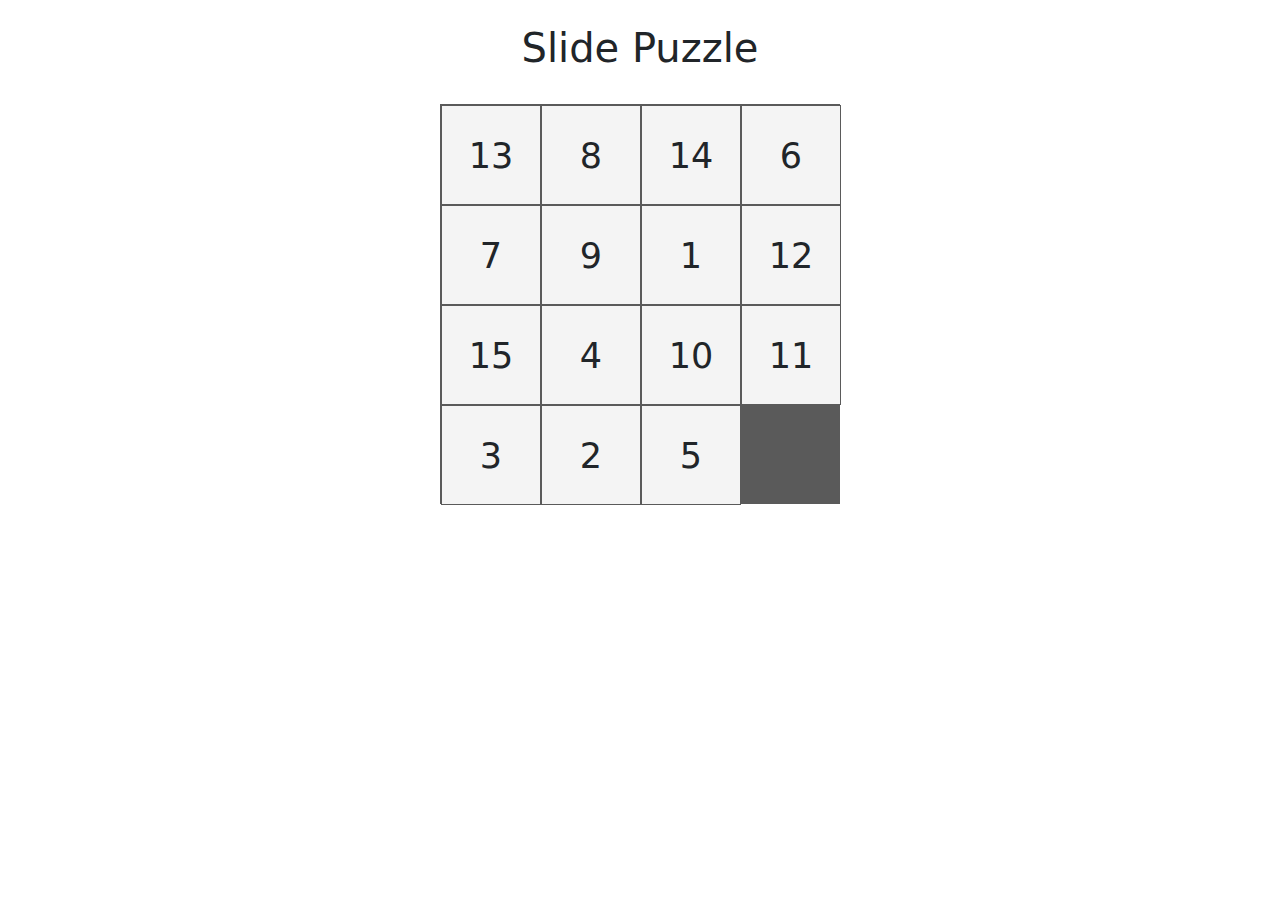
==== index.html @ cfa7b953 "Intiail commit" ====
<!doctype html>
<html class="no-js" lang="">

<head>
    <meta charset="utf-8">
    <title>Slide Puzzle</title>
    <meta name="description" content="">
    <meta name="viewport" content="width=device-width, initial-scale=1">

    <link rel="shortcut icon" href="favicon.ico" type="image/x-icon">
    <link rel="stylesheet" href="css/bootstrap.min.css">
    <link rel="stylesheet" href="css/main.css">
</head>

<body>
<section id="settings" class="container text-center py-4">
    <div class="row">
        <div class="col-12">
            <h1>Slide Puzzle</h1>
        </div>
    </div>
</section>

<section id="game_wrapper" class="container">
    <div class="row text-center">
        <div class="col-12">
            <div id="game" class="">

            </div>
        </div>
    </div>
</section>

<script src="js/jquery.min.js"></script>
<script src="js/main.js?1"></script>

<script>
    window.ga = function () {
        ga.q.push(arguments)
    };
    ga.q = [];
    ga.l = +new Date;
    ga('create', 'G-LKE652V2VV', 'auto');
    ga('set', 'anonymizeIp', true);
    ga('set', 'transport', 'beacon');
    ga('send', 'pageview')
</script>
<script src="https://www.google-analytics.com/analytics.js" async></script>
</body>

</html>
---- css/main.css ----
@font-face {
    font-family: 'Digital Numbers Regular';
    font-style: normal;
    font-weight: normal;
    src: local('Digital Numbers Regular'), url('../fonts/DigitalNumbers-Regular.woff') format('woff');
}

body {

}

#game {
    background: #5a5a5a;
    margin: 0 auto;
    position: relative;
}
#game.ready,
#game .cell {
    border: 1px solid #5a5a5a;
}
#game .cell {
    background: #f4f4f4;
    cursor: pointer;
    position: absolute;
    font-size: 35px;
    text-align: center;
    min-width: 1px;
    min-height: 1px;
    transition: all 200ms ease-in-out;
}
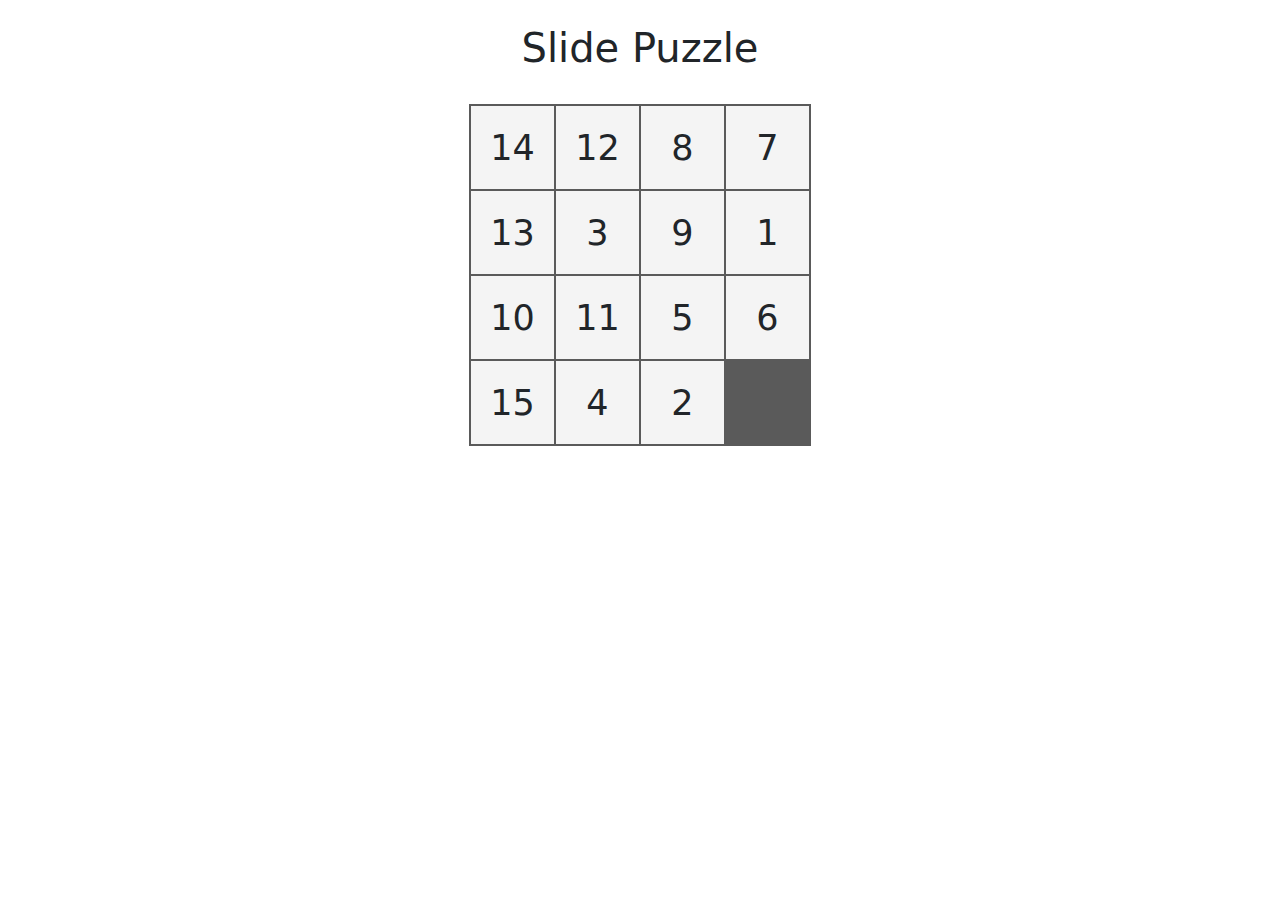
==== commit 9788444f: "mobile support" ====
--- a/index.html
+++ b/index.html
@@ -21,13 +21,9 @@
     </div>
 </section>
 
-<section id="game_wrapper" class="container">
-    <div class="row text-center">
-        <div class="col-12">
-            <div id="game" class="">
+<section id="game_wrapper" class="">
+    <div id="game" class="">
 
-            </div>
-        </div>
     </div>
 </section>
 
--- a/css/main.css
+++ b/css/main.css
@@ -11,8 +11,8 @@
 
 #game {
     background: #5a5a5a;
+    position: relative;
     margin: 0 auto;
-    position: relative;
 }
 #game.ready,
 #game .cell {
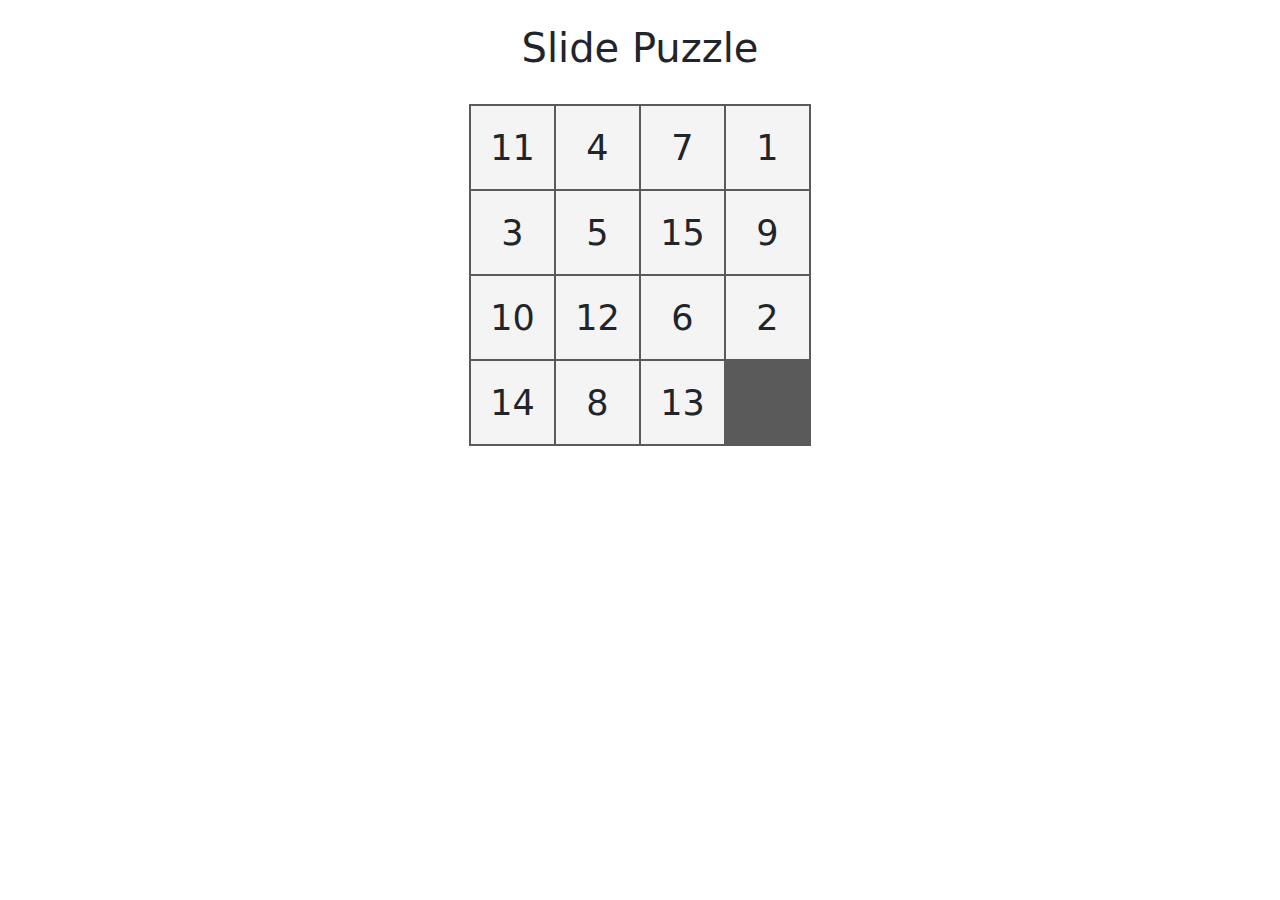
==== commit bed5b39b: "force refresh assets" ====
--- a/index.html
+++ b/index.html
@@ -9,7 +9,7 @@
 
     <link rel="shortcut icon" href="favicon.ico" type="image/x-icon">
     <link rel="stylesheet" href="css/bootstrap.min.css">
-    <link rel="stylesheet" href="css/main.css">
+    <link rel="stylesheet" href="css/main.css?1">
 </head>
 
 <body>
@@ -28,7 +28,7 @@
 </section>
 
 <script src="js/jquery.min.js"></script>
-<script src="js/main.js?1"></script>
+<script src="js/main.js?2"></script>
 
 <script>
     window.ga = function () {
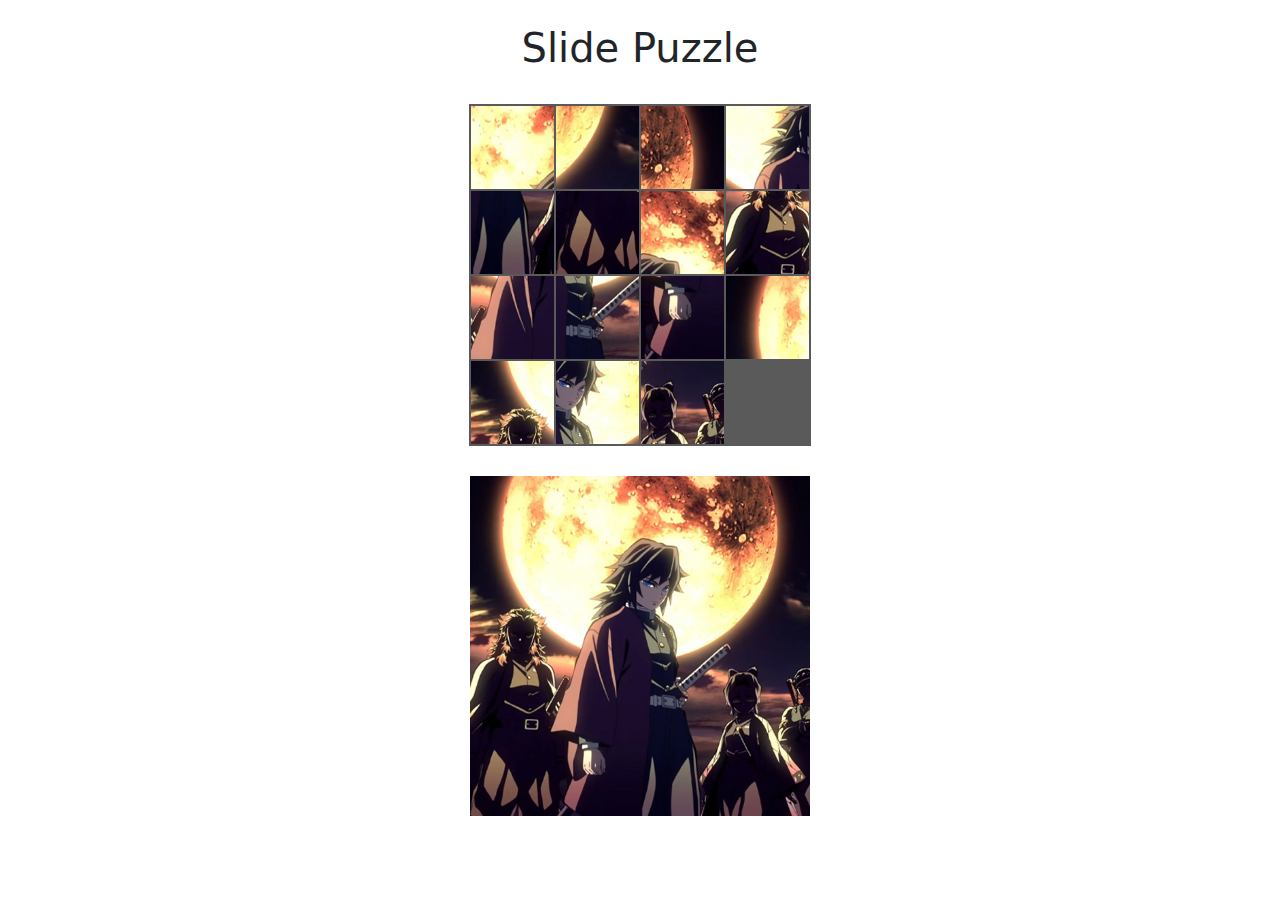
==== commit 87afe192: "picture puzzle added" ====
--- a/index.html
+++ b/index.html
@@ -9,7 +9,7 @@
 
     <link rel="shortcut icon" href="favicon.ico" type="image/x-icon">
     <link rel="stylesheet" href="css/bootstrap.min.css">
-    <link rel="stylesheet" href="css/main.css?1">
+    <link rel="stylesheet" href="css/main.css?3">
 </head>
 
 <body>
@@ -28,7 +28,7 @@
 </section>
 
 <script src="js/jquery.min.js"></script>
-<script src="js/main.js?2"></script>
+<script src="js/main.js?3"></script>
 
 <script>
     window.ga = function () {
--- a/css/main.css
+++ b/css/main.css
@@ -19,7 +19,8 @@
     border: 1px solid #5a5a5a;
 }
 #game .cell {
-    background: #f4f4f4;
+    background-color: #f4f4f4;
+    background-repeat: no-repeat;
     cursor: pointer;
     position: absolute;
     font-size: 35px;
@@ -28,3 +29,6 @@
     min-height: 1px;
     transition: all 200ms ease-in-out;
 }
+.solution {
+    margin: 30px auto;
+}
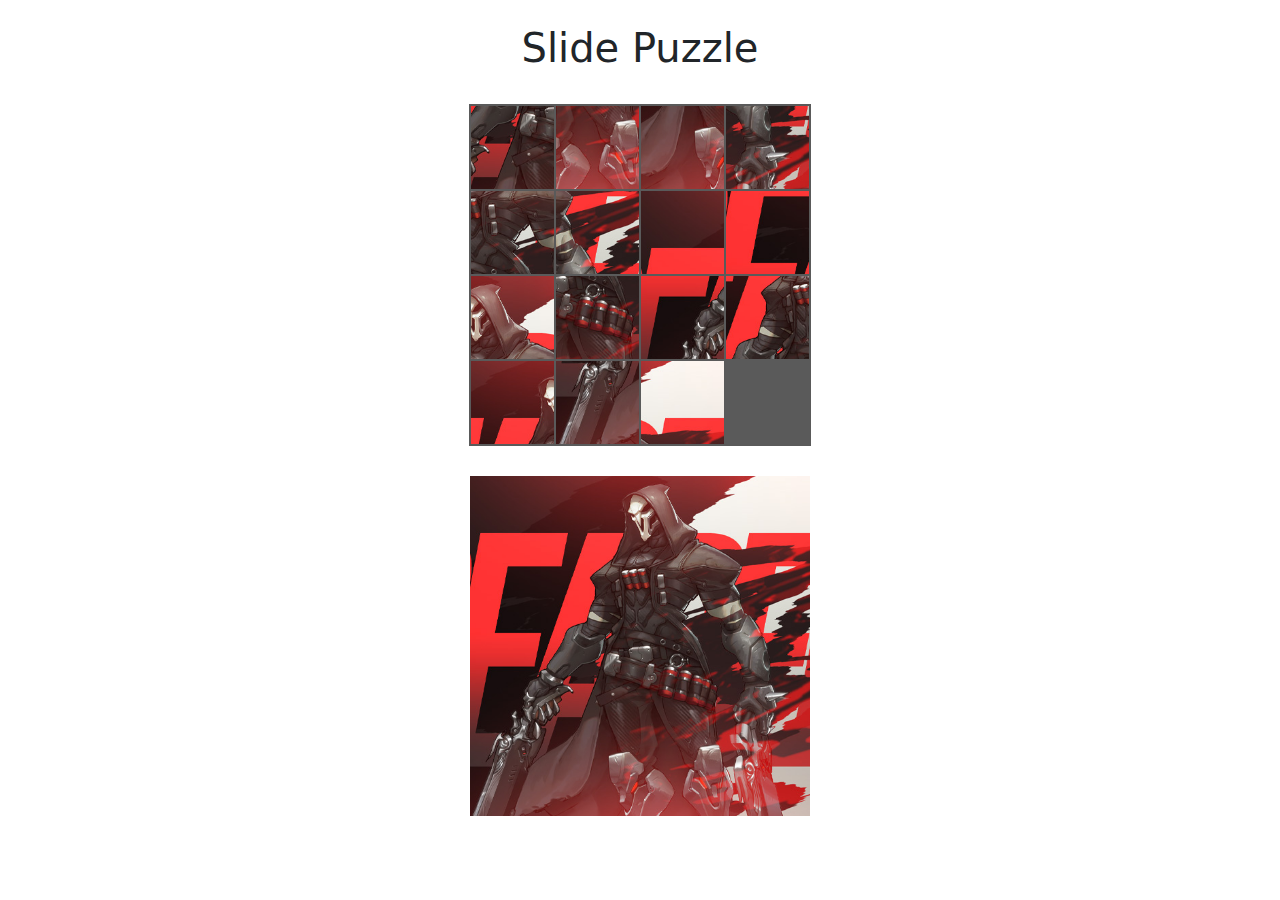
==== commit c79a8f21: "win message updated" ====
--- a/index.html
+++ b/index.html
@@ -28,7 +28,7 @@
 </section>
 
 <script src="js/jquery.min.js"></script>
-<script src="js/main.js?3"></script>
+<script src="js/main.js?4"></script>
 
 <script>
     window.ga = function () {
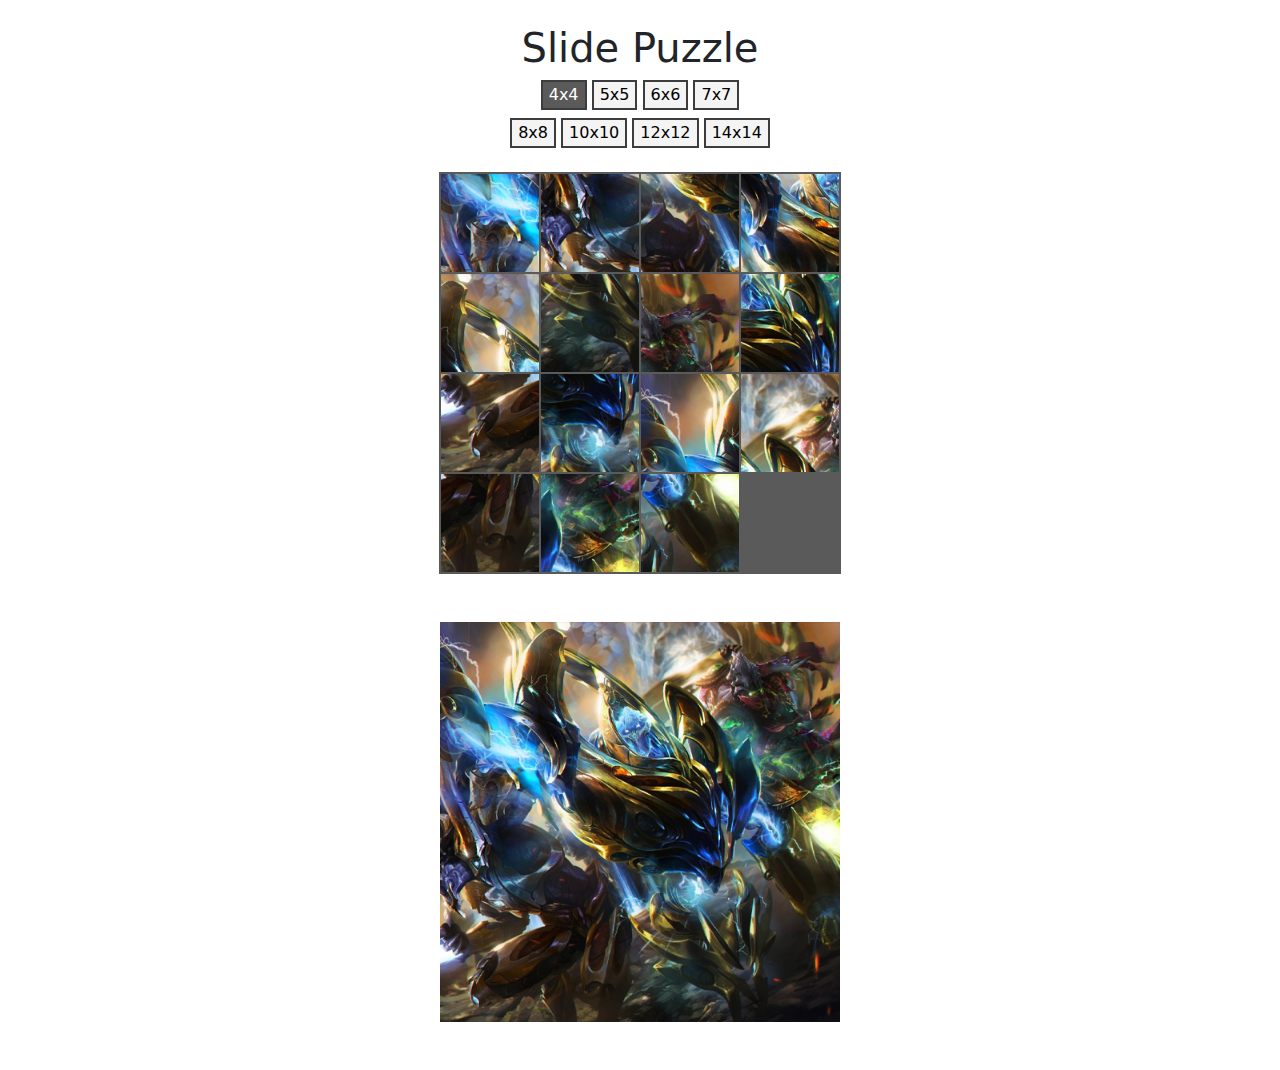
==== commit bd928494: "different modes added" ====
--- a/index.html
+++ b/index.html
@@ -9,7 +9,7 @@
 
     <link rel="shortcut icon" href="favicon.ico" type="image/x-icon">
     <link rel="stylesheet" href="css/bootstrap.min.css">
-    <link rel="stylesheet" href="css/main.css?3">
+    <link rel="stylesheet" href="css/main.css?5">
 </head>
 
 <body>
@@ -17,6 +17,19 @@
     <div class="row">
         <div class="col-12">
             <h1>Slide Puzzle</h1>
+        </div>
+        <div class="col-12">
+            <div class="text-center">
+                <button class="mb-2 active" data-rows="4" data-cols="4">4x4</button>
+                <button class="mb-2" data-rows="5" data-cols="5">5x5</button>
+                <button class="mb-2" data-rows="6" data-cols="6">6x6</button>
+                <button class="mb-2" data-rows="7" data-cols="7">7x7</button>
+                <br>
+                <button class="d-none d-md-inline-block" data-rows="8" data-cols="8">8x8</button>
+                <button class="d-none d-md-inline-block" data-rows="10" data-cols="10">10x10</button>
+                <button class="d-none d-md-inline-block" data-rows="12" data-cols="12">12x12</button>
+                <button class="d-none d-md-inline-block" data-rows="14" data-cols="14">14x14</button>
+            </div>
         </div>
     </div>
 </section>
@@ -28,7 +41,7 @@
 </section>
 
 <script src="js/jquery.min.js"></script>
-<script src="js/main.js?4"></script>
+<script src="js/main.js?5"></script>
 
 <script>
     window.ga = function () {
--- a/css/main.css
+++ b/css/main.css
@@ -7,6 +7,17 @@
 
 body {
 
+}
+
+#settings button {
+    background: #f4f4f4;
+    border: 2px solid #3d3d3d;
+}
+
+#settings button.active {
+    background: #5a5a5a;
+    border: 2px solid #3d3d3d;
+    color: #fff;
 }
 
 #game {
@@ -29,6 +40,12 @@
     min-height: 1px;
     transition: all 200ms ease-in-out;
 }
+.cell-img {
+    position: relative;
+    overflow: hidden;
+    width: 100%;
+    height: 100%;
+}
 .solution {
     margin: 30px auto;
 }
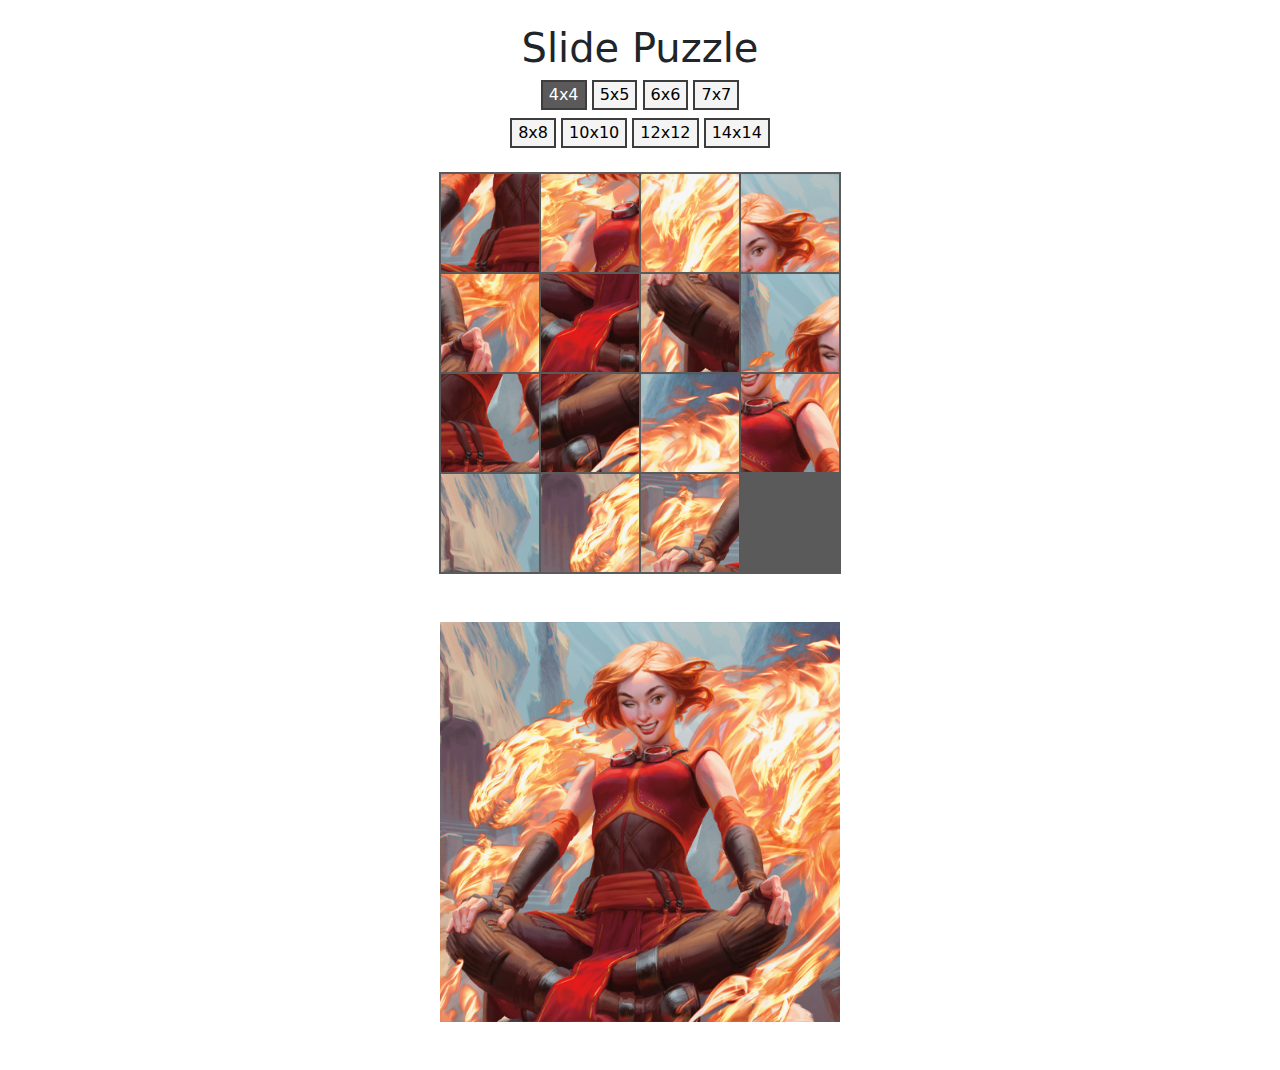
==== commit a588b4ec: "meta image added" ====
--- a/index.html
+++ b/index.html
@@ -6,6 +6,8 @@
     <title>Slide Puzzle</title>
     <meta name="description" content="">
     <meta name="viewport" content="width=device-width, initial-scale=1">
+    <meta property="og:image" content="img/meta.jpg">
+    <meta name="twitter:image" content="img/meta.jpg">
 
     <link rel="shortcut icon" href="favicon.ico" type="image/x-icon">
     <link rel="stylesheet" href="css/bootstrap.min.css">
